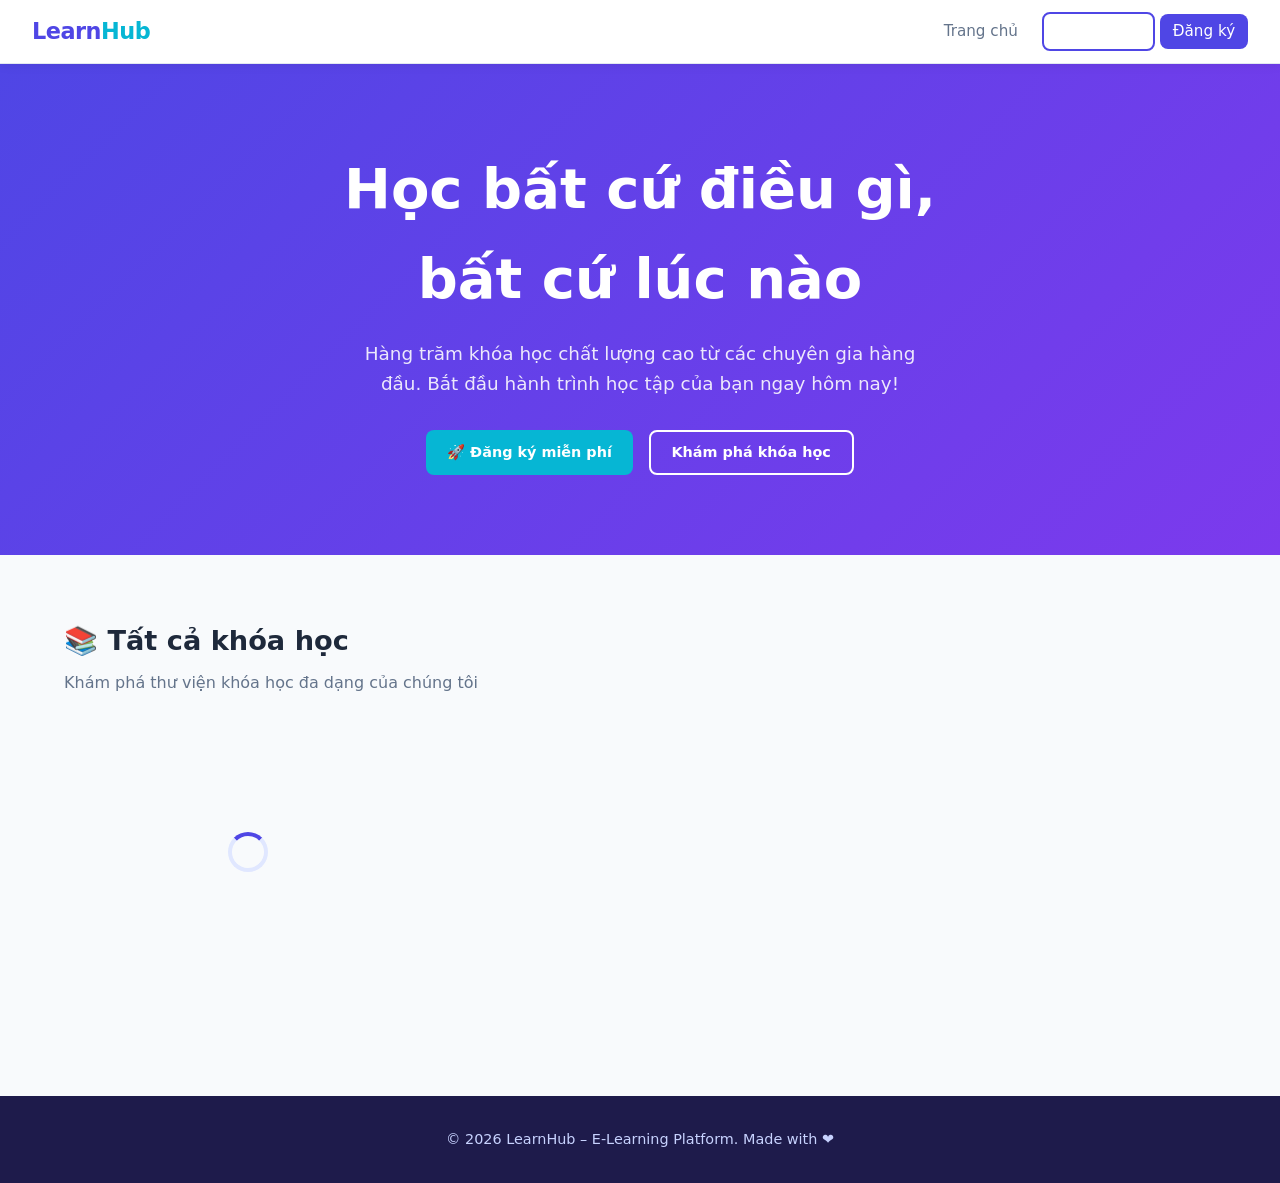
==== src/main/resources/static/index.html @ a8462cac "second commit" ====
<!DOCTYPE html>
<html lang="vi">
<head>
    <meta charset="UTF-8">
    <meta name="viewport" content="width=device-width, initial-scale=1.0">
    <meta name="description" content="LearnHub – Nền tảng học trực tuyến hàng đầu với hàng trăm khóa học chất lượng cao">
    <title>LearnHub – Học trực tuyến</title>
    <link rel="stylesheet" href="css/style.css">
</head>
<body>

<!-- Navbar -->
<nav class="navbar">
    <a class="logo" href="index.html">Learn<span>Hub</span></a>
    <div class="nav-links">
        <a href="index.html" class="hide-mobile">Trang chủ</a>
        <div id="navAuth"></div>
    </div>
</nav>

<!-- Hero -->
<section class="hero">
    <h1>Học bất cứ điều gì,<br>bất cứ lúc nào</h1>
    <p>Hàng trăm khóa học chất lượng cao từ các chuyên gia hàng đầu. Bắt đầu hành trình học tập của bạn ngay hôm nay!</p>
    <div class="hero-actions">
        <a href="register.html" class="btn btn-secondary">🚀 Đăng ký miễn phí</a>
        <a href="#courses" class="btn btn-outline" style="color:#fff;border-color:#fff">Khám phá khóa học</a>
    </div>
</section>

<!-- Course List -->
<div class="container">
    <!-- All Courses -->
    <section class="section" id="courses">
        <h2 class="section-title">📚 Tất cả khóa học</h2>
        <p class="section-subtitle">Khám phá thư viện khóa học đa dạng của chúng tôi</p>
        <div class="courses-grid" id="courseGrid">
            <!-- Loaded by main.js -->
        </div>
    </section>

    <!-- My Courses (if logged in) -->
    <section class="section" id="myCoursesSection" style="display:none">
        <h2 class="section-title">🎯 Khóa học của tôi</h2>
        <p class="section-subtitle">Các khóa học bạn đã được cấp quyền truy cập</p>
        <div class="courses-grid" id="myCoursesGrid"></div>
    </section>
</div>

<!-- Footer -->
<footer class="footer">
    <p>© 2026 LearnHub – E-Learning Platform. Made with ❤️</p>
</footer>

<script src="js/api.js"></script>
<script src="js/main.js"></script>
<script>
// Show "My Courses" section if logged in
document.addEventListener('DOMContentLoaded', () => {
    if (isLoggedIn()) {
        document.getElementById('myCoursesSection').style.display = 'block';
    }
});
</script>
</body>
</html>
---- src/main/resources/static/css/style.css ----
/* ============================================
   E-Learning Platform - Global Stylesheet
   ============================================ */

/* --- Reset & Base --- */
*, *::before, *::after { box-sizing: border-box; margin: 0; padding: 0; }

:root {
    --primary: #4f46e5;
    --primary-dark: #3730a3;
    --secondary: #06b6d4;
    --accent: #f59e0b;
    --bg: #f8fafc;
    --bg-card: #ffffff;
    --text: #1e293b;
    --text-muted: #64748b;
    --border: #e2e8f0;
    --danger: #ef4444;
    --success: #22c55e;
    --radius: 12px;
    --shadow: 0 4px 20px rgba(0,0,0,0.08);
    --shadow-hover: 0 8px 30px rgba(79,70,229,0.18);
    --nav-height: 64px;
}

body {
    font-family: 'Segoe UI', system-ui, -apple-system, sans-serif;
    background: var(--bg);
    color: var(--text);
    line-height: 1.6;
}

a { text-decoration: none; color: inherit; }
img { max-width: 100%; }
ul { list-style: none; }

/* --- Navbar --- */
.navbar {
    position: sticky; top: 0; z-index: 100;
    height: var(--nav-height);
    background: #fff;
    border-bottom: 1px solid var(--border);
    display: flex; align-items: center;
    padding: 0 2rem;
    gap: 2rem;
    box-shadow: 0 2px 10px rgba(0,0,0,0.06);
}

.navbar .logo {
    font-size: 1.4rem; font-weight: 800;
    color: var(--primary);
    letter-spacing: -0.5px;
}

.navbar .logo span { color: var(--secondary); }

.nav-links {
    display: flex; gap: 1.5rem; align-items: center;
    margin-left: auto;
}

.nav-links a {
    font-weight: 500; font-size: 0.95rem;
    color: var(--text-muted);
    transition: color 0.2s;
}
.nav-links a:hover { color: var(--primary); }

.nav-links .btn { color: #fff; }

/* --- Buttons --- */
.btn {
    display: inline-flex; align-items: center; gap: 0.4rem;
    padding: 0.55rem 1.3rem;
    border: none; border-radius: 8px;
    font-size: 0.9rem; font-weight: 600;
    cursor: pointer; transition: all 0.2s;
}
.btn-primary { background: var(--primary); color: #fff; }
.btn-primary:hover { background: var(--primary-dark); transform: translateY(-1px); box-shadow: var(--shadow-hover); }
.btn-secondary { background: var(--secondary); color: #fff; }
.btn-secondary:hover { opacity: 0.9; }
.btn-danger { background: var(--danger); color: #fff; }
.btn-danger:hover { opacity: 0.9; }
.btn-outline { background: transparent; border: 2px solid var(--primary); color: var(--primary); }
.btn-outline:hover { background: var(--primary); color: #fff; }
.btn-sm { padding: 0.35rem 0.8rem; font-size: 0.82rem; }
.btn-block { width: 100%; justify-content: center; }

/* --- Container --- */
.container { max-width: 1200px; margin: 0 auto; padding: 0 1.5rem; }

/* --- Hero Section --- */
.hero {
    background: linear-gradient(135deg, var(--primary) 0%, #7c3aed 100%);
    color: #fff; padding: 5rem 2rem;
    text-align: center;
}
.hero h1 { font-size: clamp(2rem, 5vw, 3.5rem); font-weight: 800; margin-bottom: 1rem; }
.hero p { font-size: 1.15rem; opacity: 0.88; max-width: 560px; margin: 0 auto 2rem; }
.hero-actions { display: flex; gap: 1rem; justify-content: center; flex-wrap: wrap; }

/* --- Section --- */
.section { padding: 4rem 0; }
.section-title {
    font-size: 1.7rem; font-weight: 700; margin-bottom: 0.5rem;
}
.section-subtitle { color: var(--text-muted); margin-bottom: 2.5rem; }

/* --- Course Grid --- */
.courses-grid {
    display: grid;
    grid-template-columns: repeat(auto-fill, minmax(280px, 1fr));
    gap: 1.5rem;
}

/* --- Course Card --- */
.course-card {
    background: var(--bg-card);
    border-radius: var(--radius);
    overflow: hidden;
    box-shadow: var(--shadow);
    transition: transform 0.25s, box-shadow 0.25s;
    cursor: pointer;
}
.course-card:hover { transform: translateY(-4px); box-shadow: var(--shadow-hover); }

.course-card .card-thumb {
    width: 100%; height: 175px; object-fit: cover;
    background: linear-gradient(135deg, #c7d2fe, #e0e7ff);
    display: flex; align-items: center; justify-content: center;
    font-size: 3.5rem;
}

.course-card .card-body { padding: 1.2rem; }
.course-card .card-category {
    font-size: 0.75rem; font-weight: 600; text-transform: uppercase;
    color: var(--secondary); margin-bottom: 0.5rem;
}
.course-card .card-title {
    font-size: 1.05rem; font-weight: 700; margin-bottom: 0.5rem;
    display: -webkit-box; -webkit-line-clamp: 2; -webkit-box-orient: vertical; overflow: hidden;
}
.course-card .card-desc {
    font-size: 0.85rem; color: var(--text-muted); margin-bottom: 0.8rem;
    display: -webkit-box; -webkit-line-clamp: 2; -webkit-box-orient: vertical; overflow: hidden;
}
.course-card .card-meta {
    display: flex; gap: 1rem; font-size: 0.8rem; color: var(--text-muted);
    margin-bottom: 0.9rem;
}
.course-card .card-meta span { display: flex; align-items: center; gap: 0.3rem; }
.course-card .card-footer {
    border-top: 1px solid var(--border); padding: 0.8rem 1.2rem;
    display: flex; align-items: center; justify-content: space-between;
}
.course-card .price { font-size: 1.1rem; font-weight: 700; color: var(--primary); }
.course-card .old-price { font-size: 0.85rem; color: var(--text-muted); text-decoration: line-through; margin-left: 0.5rem; }

/* --- Auth Pages (Login / Register) --- */
.auth-page {
    min-height: 100vh; display: flex;
    align-items: center; justify-content: center;
    background: linear-gradient(135deg, #ede9fe 0%, #e0f2fe 100%);
    padding: 2rem;
}
.auth-card {
    background: #fff; border-radius: var(--radius);
    box-shadow: var(--shadow); padding: 2.5rem;
    width: 100%; max-width: 440px;
}
.auth-card h2 { font-size: 1.6rem; font-weight: 800; margin-bottom: 0.3rem; }
.auth-card .subtitle { color: var(--text-muted); margin-bottom: 1.8rem; font-size: 0.9rem; }
.auth-card .logo-area { text-align: center; margin-bottom: 1.5rem; font-size: 1.5rem; font-weight: 800; color: var(--primary); }

/* --- Form --- */
.form-group { margin-bottom: 1.2rem; }
.form-group label { display: block; font-size: 0.88rem; font-weight: 600; margin-bottom: 0.4rem; }
.form-group input, .form-group select, .form-group textarea {
    width: 100%; padding: 0.7rem 1rem;
    border: 1.5px solid var(--border);
    border-radius: 8px; font-size: 0.95rem;
    transition: border-color 0.2s, box-shadow 0.2s;
    outline: none;
}
.form-group input:focus, .form-group select:focus, .form-group textarea:focus {
    border-color: var(--primary);
    box-shadow: 0 0 0 3px rgba(79,70,229,0.12);
}
.form-group textarea { resize: vertical; min-height: 90px; }
.form-row { display: grid; grid-template-columns: 1fr 1fr; gap: 1rem; }
.error-msg { color: var(--danger); font-size: 0.82rem; margin-top: 0.3rem; }
.alert { padding: 0.8rem 1rem; border-radius: 8px; font-size: 0.88rem; margin-bottom: 1rem; }
.alert-error { background: #fef2f2; color: var(--danger); border: 1px solid #fecaca; }
.alert-success { background: #f0fdf4; color: #166534; border: 1px solid #bbf7d0; }

/* --- Course Detail Page --- */
.course-detail-layout { display: grid; grid-template-columns: 1fr 340px; gap: 2rem; padding: 2rem 0; }

.course-info .course-title { font-size: 2rem; font-weight: 800; margin-bottom: 0.8rem; }
.course-info .course-desc { color: var(--text-muted); margin-bottom: 1.5rem; }
.course-tags { display: flex; flex-wrap: wrap; gap: 0.5rem; margin-bottom: 1.5rem; }
.course-tags .tag {
    background: var(--bg); border: 1px solid var(--border);
    border-radius: 20px; padding: 0.25rem 0.8rem;
    font-size: 0.8rem; font-weight: 600; color: var(--text-muted);
}

.course-card-sidebar {
    background: #fff; border-radius: var(--radius);
    box-shadow: var(--shadow); padding: 1.8rem;
    height: fit-content; position: sticky; top: calc(var(--nav-height) + 1rem);
}
.course-card-sidebar .thumb {
    width: 100%; height: 200px; object-fit: cover;
    border-radius: 8px; margin-bottom: 1.2rem;
    background: linear-gradient(135deg, #c7d2fe, #e0e7ff);
    display: flex; align-items: center; justify-content: center;
    font-size: 4rem;
}
.price-block { margin-bottom: 1.2rem; }
.price-block .current { font-size: 1.8rem; font-weight: 800; color: var(--primary); }
.price-block .original { font-size: 1rem; color: var(--text-muted); text-decoration: line-through; margin-left: 0.5rem; }
.course-stats { display: grid; grid-template-columns: 1fr 1fr; gap: 0.8rem; margin-bottom: 1.5rem; }
.stat-item { background: var(--bg); border-radius: 8px; padding: 0.7rem; text-align: center; }
.stat-item .stat-value { font-size: 1.1rem; font-weight: 700; color: var(--primary); }
.stat-item .stat-label { font-size: 0.75rem; color: var(--text-muted); }

/* --- Curriculum --- */
.curriculum { margin-top: 2rem; }
.part-header {
    background: var(--bg); border-radius: 8px;
    padding: 0.9rem 1.2rem; font-weight: 700;
    cursor: pointer; margin-bottom: 0.5rem;
    display: flex; justify-content: space-between; align-items: center;
    transition: background 0.2s;
}
.part-header:hover { background: #e0e7ff; }
.lesson-list { border: 1px solid var(--border); border-radius: 8px; overflow: hidden; margin-bottom: 1rem; }
.lesson-item {
    padding: 0.8rem 1.2rem; display: flex; align-items: center; gap: 0.8rem;
    border-bottom: 1px solid var(--border); cursor: pointer;
    transition: background 0.2s; font-size: 0.9rem;
}
.lesson-item:last-child { border-bottom: none; }
.lesson-item:hover { background: #f8f9ff; }
.lesson-item.active { background: #eef2ff; color: var(--primary); font-weight: 600; }
.lesson-icon { width: 28px; height: 28px; border-radius: 50%; background: #e0e7ff; color: var(--primary); display: flex; align-items: center; justify-content: center; font-size: 0.75rem; flex-shrink: 0; }
.lesson-len { margin-left: auto; color: var(--text-muted); font-size: 0.8rem; }

/* --- Video/Content Player --- */
.lesson-player {
    background: #0f0f23; border-radius: var(--radius);
    min-height: 380px; display: flex; align-items: center; justify-content: center;
    color: #fff; font-size: 1.1rem; text-align: center; padding: 2rem;
    margin-bottom: 1.5rem; position: relative;
}
.lesson-player iframe { width: 100%; height: 380px; border: none; border-radius: var(--radius); }
.lesson-player .placeholder { opacity: 0.6; }

/* --- Comments --- */
.comments-section { margin-top: 2.5rem; }
.comments-section h3 { font-size: 1.2rem; font-weight: 700; margin-bottom: 1rem; }
.comment-form { display: flex; gap: 0.8rem; margin-bottom: 1.5rem; }
.comment-form input {
    flex: 1; padding: 0.7rem 1rem; border: 1.5px solid var(--border);
    border-radius: 8px; font-size: 0.9rem; outline: none;
}
.comment-form input:focus { border-color: var(--primary); }
.comment-item {
    display: flex; gap: 0.9rem; padding: 0.9rem 0;
    border-bottom: 1px solid var(--border);
}
.comment-avatar {
    width: 38px; height: 38px; border-radius: 50%;
    background: linear-gradient(135deg, var(--primary), var(--secondary));
    color: #fff; font-weight: 700; display: flex; align-items: center;
    justify-content: center; flex-shrink: 0;
}
.comment-body .name { font-weight: 700; font-size: 0.9rem; margin-bottom: 0.3rem; }
.comment-body .text { font-size: 0.9rem; color: var(--text); }
.comment-body .time { font-size: 0.75rem; color: var(--text-muted); margin-top: 0.3rem; }

/* --- Admin Panel --- */
.admin-layout { display: grid; grid-template-columns: 220px 1fr; min-height: calc(100vh - var(--nav-height)); }
.admin-sidebar {
    background: #1e1b4b; color: #c7d2fe;
    padding: 1.5rem 0;
}
.admin-sidebar .sidebar-logo { padding: 0 1.5rem 1.5rem; font-size: 1.2rem; font-weight: 800; color: #fff; border-bottom: 1px solid rgba(255,255,255,0.1); margin-bottom: 1rem; }
.sidebar-nav a {
    display: flex; align-items: center; gap: 0.7rem;
    padding: 0.8rem 1.5rem; font-size: 0.9rem; font-weight: 500;
    color: #c7d2fe; transition: all 0.2s; cursor: pointer;
}
.sidebar-nav a:hover, .sidebar-nav a.active {
    background: rgba(255,255,255,0.1); color: #fff;
    border-right: 3px solid var(--secondary);
}
.admin-main { padding: 2rem; background: var(--bg); overflow-y: auto; }
.admin-section { display: none; }
.admin-section.active { display: block; }
.admin-header { display: flex; justify-content: space-between; align-items: center; margin-bottom: 1.5rem; }
.admin-header h2 { font-size: 1.4rem; font-weight: 700; }

/* --- Table --- */
.table-wrap { overflow-x: auto; border-radius: var(--radius); box-shadow: var(--shadow); }
table { width: 100%; border-collapse: collapse; background: #fff; }
table th {
    padding: 0.9rem 1rem; text-align: left; font-size: 0.82rem;
    font-weight: 700; text-transform: uppercase; color: var(--text-muted);
    background: var(--bg); border-bottom: 1px solid var(--border);
}
table td { padding: 0.9rem 1rem; font-size: 0.9rem; border-bottom: 1px solid var(--border); vertical-align: middle; }
table tr:last-child td { border-bottom: none; }
table tr:hover td { background: #f8f9ff; }
.badge {
    display: inline-block; padding: 0.2rem 0.7rem; border-radius: 20px;
    font-size: 0.75rem; font-weight: 700;
}
.badge-active { background: #dcfce7; color: #166534; }
.badge-inactive { background: #fef3c7; color: #92400e; }

/* --- Modal --- */
.modal-overlay {
    position: fixed; inset: 0; background: rgba(0,0,0,0.5);
    backdrop-filter: blur(2px); z-index: 1000;
    display: flex; align-items: center; justify-content: center;
    opacity: 0; pointer-events: none; transition: opacity 0.2s;
}
.modal-overlay.open { opacity: 1; pointer-events: all; }
.modal {
    background: #fff; border-radius: var(--radius);
    padding: 2rem; width: 100%; max-width: 540px;
    max-height: 90vh; overflow-y: auto;
    transform: scale(0.95); transition: transform 0.2s;
    box-shadow: 0 25px 60px rgba(0,0,0,0.2);
}
.modal-overlay.open .modal { transform: scale(1); }
.modal-header { display: flex; justify-content: space-between; align-items: center; margin-bottom: 1.5rem; }
.modal-header h3 { font-size: 1.2rem; font-weight: 700; }
.modal-close { background: none; border: none; font-size: 1.4rem; cursor: pointer; color: var(--text-muted); }

/* --- Loading Spinner --- */
.spinner {
    width: 40px; height: 40px; border: 4px solid #e0e7ff;
    border-top-color: var(--primary); border-radius: 50%;
    animation: spin 0.7s linear infinite; margin: 3rem auto;
}
@keyframes spin { to { transform: rotate(360deg); } }

.loading-wrap { text-align: center; padding: 3rem; }

/* --- Responsive --- */
@media (max-width: 900px) {
    .course-detail-layout { grid-template-columns: 1fr; }
    .course-card-sidebar { position: static; }
    .admin-layout { grid-template-columns: 1fr; }
    .admin-sidebar { display: none; }
}
@media (max-width: 600px) {
    .navbar { padding: 0 1rem; }
    .hero { padding: 3rem 1rem; }
    .nav-links .hide-mobile { display: none; }
    .form-row { grid-template-columns: 1fr; }
}

/* --- Tabs --- */
.tabs { display: flex; gap: 0.3rem; border-bottom: 2px solid var(--border); margin-bottom: 2rem; }
.tab-btn {
    padding: 0.7rem 1.5rem; background: none; border: none;
    font-size: 0.95rem; font-weight: 600; color: var(--text-muted);
    cursor: pointer; border-bottom: 2px solid transparent; margin-bottom: -2px;
    transition: all 0.2s;
}
.tab-btn:hover { color: var(--primary); }
.tab-btn.active { color: var(--primary); border-bottom-color: var(--primary); }
.tab-content { display: none; }
.tab-content.active { display: block; }

/* --- Footer --- */
.footer { background: #1e1b4b; color: #c7d2fe; text-align: center; padding: 2rem; margin-top: 4rem; font-size: 0.9rem; }
.footer a { color: var(--secondary); }
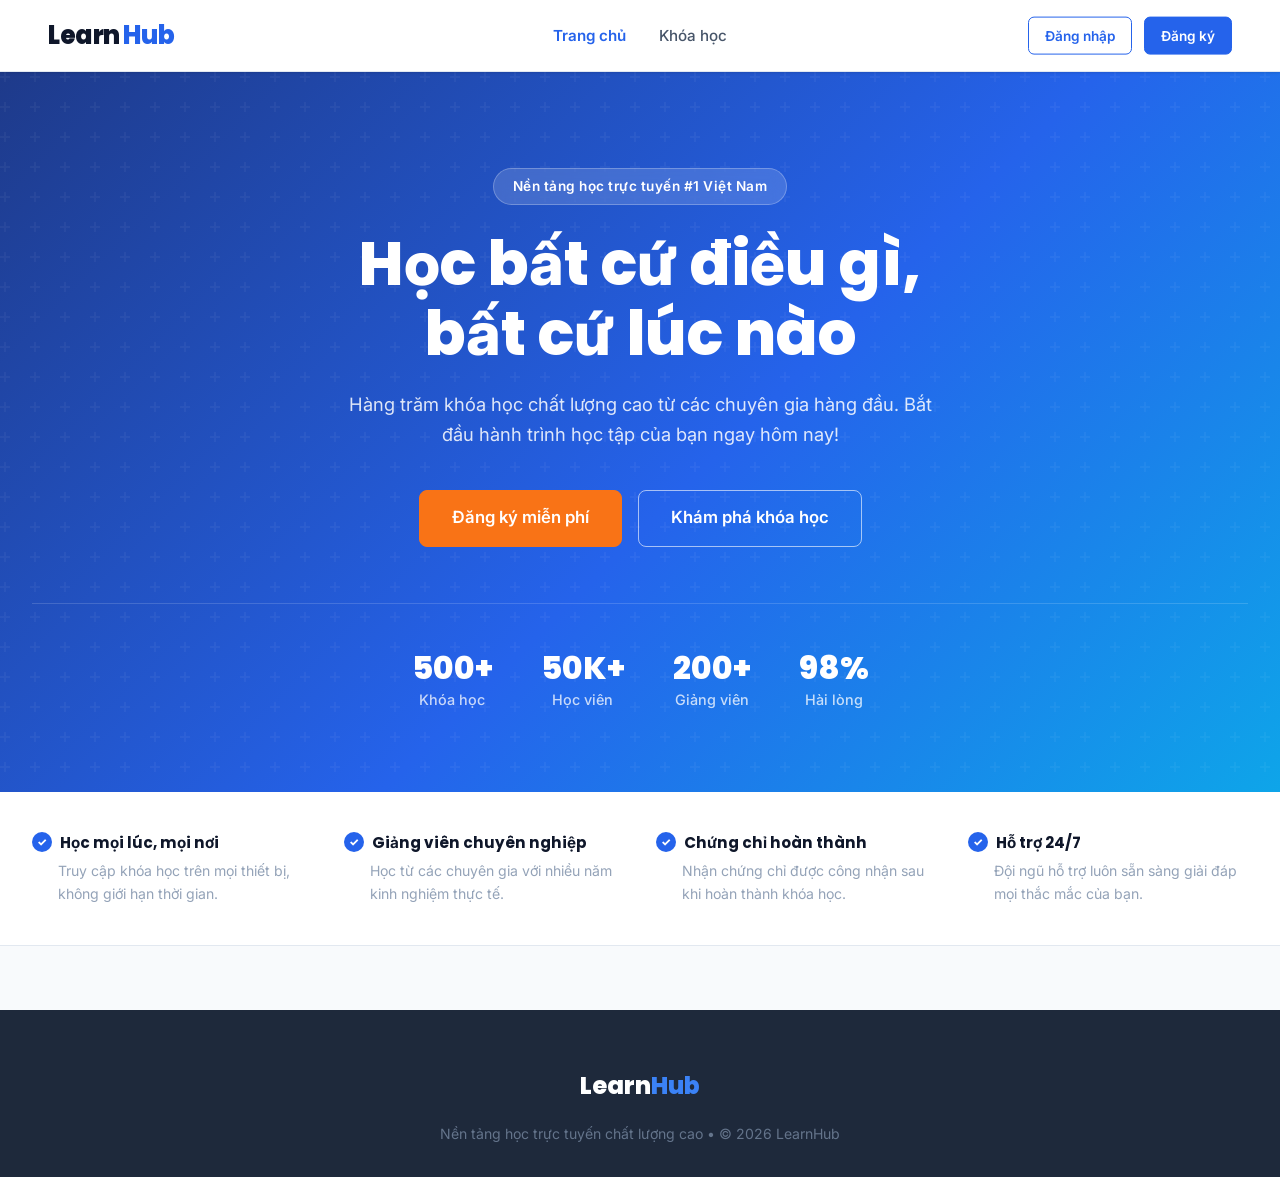
==== commit d87fb759: "done frontend" ====
--- a/src/main/resources/static/index.html
+++ b/src/main/resources/static/index.html
@@ -4,7 +4,7 @@
     <meta charset="UTF-8">
     <meta name="viewport" content="width=device-width, initial-scale=1.0">
     <meta name="description" content="LearnHub – Nền tảng học trực tuyến hàng đầu với hàng trăm khóa học chất lượng cao">
-    <title>LearnHub – Học trực tuyến</title>
+    <title>LearnHub – Học trực tuyến chất lượng cao</title>
     <link rel="stylesheet" href="css/style.css">
 </head>
 <body>
@@ -13,54 +13,78 @@
 <nav class="navbar">
     <a class="logo" href="index.html">Learn<span>Hub</span></a>
     <div class="nav-links">
-        <a href="index.html" class="hide-mobile">Trang chủ</a>
-        <div id="navAuth"></div>
-    </div>
+        <a href="index.html" class="hide-mobile" style="font-weight:600;color:var(--primary)">Trang chủ</a>
+        <a href="courses.html" class="hide-mobile">Khóa học</a>
+        </div>
+    <div id="navAuth"></div>
 </nav>
 
 <!-- Hero -->
 <section class="hero">
+    <div class="hero-badge">Nền tảng học trực tuyến #1 Việt Nam</div>
     <h1>Học bất cứ điều gì,<br>bất cứ lúc nào</h1>
     <p>Hàng trăm khóa học chất lượng cao từ các chuyên gia hàng đầu. Bắt đầu hành trình học tập của bạn ngay hôm nay!</p>
     <div class="hero-actions">
-        <a href="register.html" class="btn btn-secondary">🚀 Đăng ký miễn phí</a>
-        <a href="#courses" class="btn btn-outline" style="color:#fff;border-color:#fff">Khám phá khóa học</a>
+        <a href="register.html" class="btn btn-secondary btn-lg">Đăng ký miễn phí</a>
+        <a href="courses.html" class="btn btn-outline btn-lg">Khám phá khóa học</a>
+    </div>
+    <div class="hero-stats">
+        <div class="stat">
+            <div class="stat-num">500+</div>
+            <div class="stat-lbl">Khóa học</div>
+        </div>
+        <div class="stat">
+            <div class="stat-num">50K+</div>
+            <div class="stat-lbl">Học viên</div>
+        </div>
+        <div class="stat">
+            <div class="stat-num">200+</div>
+            <div class="stat-lbl">Giảng viên</div>
+        </div>
+        <div class="stat">
+            <div class="stat-num">98%</div>
+            <div class="stat-lbl">Hài lòng</div>
+        </div>
     </div>
 </section>
 
-<!-- Course List -->
-<div class="container">
-    <!-- All Courses -->
-    <section class="section" id="courses">
-        <h2 class="section-title">📚 Tất cả khóa học</h2>
-        <p class="section-subtitle">Khám phá thư viện khóa học đa dạng của chúng tôi</p>
-        <div class="courses-grid" id="courseGrid">
-            <!-- Loaded by main.js -->
+<!-- Features Strip -->
+<div class="features-strip">
+    <div class="container">
+        <div class="features-grid">
+            <div class="feature-item">
+                <h4>Học mọi lúc, mọi nơi</h4>
+                <p>Truy cập khóa học trên mọi thiết bị, không giới hạn thời gian.</p>
+            </div>
+            <div class="feature-item">
+                <h4>Giảng viên chuyên nghiệp</h4>
+                <p>Học từ các chuyên gia với nhiều năm kinh nghiệm thực tế.</p>
+            </div>
+            <div class="feature-item">
+                <h4>Chứng chỉ hoàn thành</h4>
+                <p>Nhận chứng chỉ được công nhận sau khi hoàn thành khóa học.</p>
+            </div>
+            <div class="feature-item">
+                <h4>Hỗ trợ 24/7</h4>
+                <p>Đội ngũ hỗ trợ luôn sẵn sàng giải đáp mọi thắc mắc của bạn.</p>
+            </div>
         </div>
-    </section>
+    </div>
+</div>
 
-    <!-- My Courses (if logged in) -->
-    <section class="section" id="myCoursesSection" style="display:none">
-        <h2 class="section-title">🎯 Khóa học của tôi</h2>
-        <p class="section-subtitle">Các khóa học bạn đã được cấp quyền truy cập</p>
-        <div class="courses-grid" id="myCoursesGrid"></div>
-    </section>
-</div>
+<!-- Removed sections relocated to courses.html, my-courses.html, history.html -->
 
 <!-- Footer -->
 <footer class="footer">
-    <p>© 2026 LearnHub – E-Learning Platform. Made with ❤️</p>
+    <div class="footer-brand">Learn<span>Hub</span></div>
+    <p>Nền tảng học trực tuyến chất lượng cao &bull; &copy; 2026 LearnHub</p>
 </footer>
 
 <script src="js/api.js"></script>
 <script src="js/main.js"></script>
 <script>
-// Show "My Courses" section if logged in
-document.addEventListener('DOMContentLoaded', () => {
-    if (isLoggedIn()) {
-        document.getElementById('myCoursesSection').style.display = 'block';
-    }
-});
+// Logic loaded via main.js
 </script>
 </body>
 </html>
+
--- a/src/main/resources/static/css/style.css
+++ b/src/main/resources/static/css/style.css
@@ -1,383 +1,1575 @@
-/* ============================================
-   E-Learning Platform - Global Stylesheet
+@import url('https://fonts.googleapis.com/css2?family=Inter:wght@300;400;500;600;700;800&family=Poppins:wght@600;700;800&display=swap');
+
+/* ============================================
+   LearnHub – Light Commercial E-Learning Theme
    ============================================ */
 
 /* --- Reset & Base --- */
-*, *::before, *::after { box-sizing: border-box; margin: 0; padding: 0; }
+*,
+*::before,
+*::after {
+    box-sizing: border-box;
+    margin: 0;
+    padding: 0;
+}
 
 :root {
-    --primary: #4f46e5;
-    --primary-dark: #3730a3;
-    --secondary: #06b6d4;
-    --accent: #f59e0b;
-    --bg: #f8fafc;
-    --bg-card: #ffffff;
-    --text: #1e293b;
-    --text-muted: #64748b;
-    --border: #e2e8f0;
-    --danger: #ef4444;
-    --success: #22c55e;
-    --radius: 12px;
-    --shadow: 0 4px 20px rgba(0,0,0,0.08);
-    --shadow-hover: 0 8px 30px rgba(79,70,229,0.18);
-    --nav-height: 64px;
-}
+    /* Brand */
+    --primary:        #2563eb;   /* Blue 600 */
+    --primary-dark:   #1d4ed8;   /* Blue 700 */
+    --primary-light:  #3b82f6;   /* Blue 500 */
+    --primary-pale:   #eff6ff;   /* Blue 50  */
+    --accent:         #f97316;   /* Orange 500 */
+    --accent-pale:    #fff7ed;
+
+    /* Surface */
+    --bg:             #f8fafc;   /* Slate 50  */
+    --bg-card:        #ffffff;
+    --bg-alt:         #f1f5f9;   /* Slate 100 */
+
+    /* Text */
+    --text:           #0f172a;   /* Slate 900 */
+    --text-secondary: #475569;   /* Slate 600 */
+    --text-muted:     #94a3b8;   /* Slate 400 */
+
+    /* Borders */
+    --border:         #e2e8f0;   /* Slate 200 */
+    --border-focus:   #2563eb;
+
+    /* Status */
+    --success:        #16a34a;
+    --success-pale:   #f0fdf4;
+    --danger:         #dc2626;
+    --danger-pale:    #fef2f2;
+    --warning:        #d97706;
+    --warning-pale:   #fffbeb;
+
+    --radius:         12px;
+    --radius-lg:      20px;
+    --shadow-sm:      0 1px 3px rgba(0,0,0,0.08), 0 1px 2px rgba(0,0,0,0.05);
+    --shadow:         0 4px 12px rgba(0,0,0,0.08), 0 2px 6px rgba(0,0,0,0.04);
+    --shadow-lg:      0 12px 32px rgba(0,0,0,0.12);
+    --nav-height:     72px;
+}
+
+html { scroll-behavior: smooth; }
 
 body {
-    font-family: 'Segoe UI', system-ui, -apple-system, sans-serif;
+    font-family: 'Inter', -apple-system, BlinkMacSystemFont, sans-serif;
     background: var(--bg);
     color: var(--text);
-    line-height: 1.6;
-}
-
-a { text-decoration: none; color: inherit; }
-img { max-width: 100%; }
-ul { list-style: none; }
-
-/* --- Navbar --- */
+    line-height: 1.65;
+    overflow-x: hidden;
+    -webkit-font-smoothing: antialiased;
+}
+
+h1, h2, h3, h4, h5, h6 {
+    font-family: 'Poppins', 'Inter', sans-serif;
+    line-height: 1.25;
+    color: var(--text);
+}
+
+a {
+    text-decoration: none;
+    color: inherit;
+    transition: color 0.2s ease;
+}
+
+img { max-width: 100%; border-radius: var(--radius); }
+ul  { list-style: none; }
+
+/* ============================================
+   NAVBAR
+   ============================================ */
 .navbar {
-    position: sticky; top: 0; z-index: 100;
+    position: sticky;
+    top: 0;
+    z-index: 1000;
     height: var(--nav-height);
+    background: #ffffff;
+    border-bottom: 1px solid var(--border);
+    box-shadow: var(--shadow-sm);
+    display: flex;
+    align-items: center;
+    padding: 0 3rem;
+    gap: 2rem;
+}
+
+.navbar .logo {
+    font-family: 'Poppins', sans-serif;
+    font-size: 1.6rem;
+    font-weight: 800;
+    color: var(--text);
+    letter-spacing: -0.5px;
+    display: flex;
+    align-items: center;
+    gap: 0.2rem;
+}
+
+.navbar .logo span {
+    color: var(--primary);
+}
+
+.nav-links {
+    display: flex;
+    gap: 0.5rem;
+    align-items: center;
+    position: absolute;
+    left: 50%;
+    transform: translateX(-50%);
+    margin-left: 0;
+}
+
+.nav-links a.hide-mobile {
+    font-weight: 500;
+    font-size: 0.95rem;
+    color: var(--text-secondary);
+    padding: 0.5rem 0.8rem;
+    border-radius: 8px;
+    transition: all 0.2s;
+}
+
+.nav-links a.hide-mobile:hover {
+    color: var(--primary);
+    background: var(--primary-pale);
+}
+
+#navAuth {
+    display: flex;
+    gap: 0.75rem;
+    align-items: center;
+    position: absolute;
+    right: 3rem;
+    top: 50%;
+    transform: translateY(-50%);
+}
+
+@media (max-width: 768px) {
+    #navAuth {
+        right: 1.25rem;
+    }
+}
+
+/* ============================================
+   BUTTONS
+   ============================================ */
+.btn {
+    display: inline-flex;
+    align-items: center;
+    justify-content: center;
+    gap: 0.5rem;
+    padding: 0.65rem 1.4rem;
+    border: 1.5px solid transparent;
+    border-radius: 8px;
+    font-size: 0.95rem;
+    font-weight: 600;
+    cursor: pointer;
+    font-family: 'Inter', sans-serif;
+    transition: all 0.2s ease;
+    white-space: nowrap;
+}
+
+.btn:active { transform: scale(0.97); }
+
+/* Primary */
+.btn-primary {
+    background: var(--primary);
+    color: #fff;
+    border-color: var(--primary);
+}
+.btn-primary:hover {
+    background: var(--primary-dark);
+    border-color: var(--primary-dark);
+    box-shadow: 0 4px 12px rgba(37,99,235,0.35);
+}
+
+/* Secondary (accent orange) */
+.btn-secondary {
+    background: var(--accent);
+    color: #fff;
+    border-color: var(--accent);
+}
+.btn-secondary:hover {
+    background: #ea6c00;
+    border-color: #ea6c00;
+    box-shadow: 0 4px 12px rgba(249,115,22,0.35);
+}
+
+/* Outline */
+.btn-outline {
+    background: transparent;
+    border-color: var(--primary);
+    color: var(--primary);
+}
+.btn-outline:hover {
+    background: var(--primary-pale);
+}
+
+/* Outline neutral */
+.btn-outline-neutral {
+    background: transparent;
+    border-color: var(--border);
+    color: var(--text-secondary);
+}
+.btn-outline-neutral:hover {
+    background: var(--bg-alt);
+    border-color: #cbd5e1;
+    color: var(--text);
+}
+
+/* Danger */
+.btn-danger {
+    background: var(--danger);
+    color: #fff;
+    border-color: var(--danger);
+}
+.btn-danger:hover {
+    background: #b91c1c;
+    box-shadow: 0 4px 12px rgba(220,38,38,0.3);
+}
+
+/* Sizes */
+.btn-sm  { padding: 0.45rem 1rem; font-size: 0.85rem; border-radius: 6px; }
+.btn-lg  { padding: 0.85rem 2rem; font-size: 1.05rem; }
+.btn-block { width: 100%; }
+
+/* ============================================
+   CONTAINER
+   ============================================ */
+.container {
+    max-width: 1280px;
+    margin: 0 auto;
+    padding: 0 2rem;
+}
+
+/* ============================================
+   HERO
+   ============================================ */
+.hero {
+    background: linear-gradient(135deg, #1e3a8a 0%, #2563eb 55%, #0ea5e9 100%);
+    padding: 6rem 2rem 5rem;
+    text-align: center;
+    position: relative;
+    overflow: hidden;
+}
+
+.hero::before {
+    content: '';
+    position: absolute;
+    inset: 0;
+    background: url("data:image/svg+xml,%3Csvg width='60' height='60' viewBox='0 0 60 60' xmlns='http://www.w3.org/2000/svg'%3E%3Cg fill='none' fill-rule='evenodd'%3E%3Cg fill='%23ffffff' fill-opacity='0.04'%3E%3Cpath d='M36 34v-4h-2v4h-4v2h4v4h2v-4h4v-2h-4zm0-30V0h-2v4h-4v2h4v4h2V6h4V4h-4zM6 34v-4H4v4H0v2h4v4h2v-4h4v-2H6zM6 4V0H4v4H0v2h4v4h2V6h4V4H6z'/%3E%3C/g%3E%3C/g%3E%3C/svg%3E");
+}
+
+.hero > * { position: relative; z-index: 1; }
+
+.hero-badge {
+    display: inline-block;
+    background: rgba(255,255,255,0.15);
+    backdrop-filter: blur(8px);
+    border: 1px solid rgba(255,255,255,0.25);
+    color: #fff;
+    padding: 0.4rem 1.2rem;
+    border-radius: 999px;
+    font-size: 0.85rem;
+    font-weight: 600;
+    letter-spacing: 0.5px;
+    margin-bottom: 1.5rem;
+}
+
+.hero h1 {
+    font-size: clamp(2.2rem, 5vw, 3.8rem);
+    font-weight: 800;
+    color: #fff;
+    margin-bottom: 1.25rem;
+    line-height: 1.15;
+}
+
+.hero p {
+    font-size: 1.15rem;
+    color: rgba(255,255,255,0.85);
+    max-width: 600px;
+    margin: 0 auto 2.5rem;
+    font-weight: 400;
+}
+
+.hero-actions {
+    display: flex;
+    gap: 1rem;
+    justify-content: center;
+    flex-wrap: wrap;
+}
+
+/* Hero buttons override */
+.hero .btn-outline {
+    border-color: rgba(255,255,255,0.6);
+    color: #fff;
+}
+.hero .btn-outline:hover {
+    background: rgba(255,255,255,0.15);
+    border-color: #fff;
+}
+
+/* Hero Stats */
+.hero-stats {
+    display: flex;
+    justify-content: center;
+    gap: 3rem;
+    margin-top: 3.5rem;
+    padding-top: 3rem;
+    border-top: 1px solid rgba(255,255,255,0.15);
+    flex-wrap: wrap;
+}
+
+.stat { text-align: center; }
+
+.stat-num {
+    font-family: 'Poppins', sans-serif;
+    font-size: 2rem;
+    font-weight: 800;
+    color: #fff;
+    line-height: 1;
+    margin-bottom: 0.3rem;
+}
+
+.stat-lbl {
+    font-size: 0.9rem;
+    color: rgba(255,255,255,0.75);
+    font-weight: 500;
+}
+
+/* ============================================
+   FEATURES STRIP
+   ============================================ */
+.features-strip {
     background: #fff;
     border-bottom: 1px solid var(--border);
-    display: flex; align-items: center;
-    padding: 0 2rem;
+    padding: 2.5rem 0;
+}
+
+.features-grid {
+    display: grid;
+    grid-template-columns: repeat(auto-fit, minmax(220px, 1fr));
     gap: 2rem;
-    box-shadow: 0 2px 10px rgba(0,0,0,0.06);
-}
-
-.navbar .logo {
-    font-size: 1.4rem; font-weight: 800;
-    color: var(--primary);
-    letter-spacing: -0.5px;
-}
-
-.navbar .logo span { color: var(--secondary); }
-
-.nav-links {
-    display: flex; gap: 1.5rem; align-items: center;
-    margin-left: auto;
-}
-
-.nav-links a {
-    font-weight: 500; font-size: 0.95rem;
+}
+
+.feature-item {
+    display: flex;
+    flex-direction: column;
+    gap: 0.4rem;
+}
+
+.feature-item h4 {
+    font-size: 0.95rem;
+    font-weight: 700;
+    color: var(--text);
+    display: flex;
+    align-items: center;
+    gap: 0.5rem;
+}
+
+.feature-item h4::before {
+    content: '✓';
+    width: 20px;
+    height: 20px;
+    background: var(--primary);
+    color: #fff;
+    border-radius: 50%;
+    display: flex;
+    align-items: center;
+    justify-content: center;
+    font-size: 0.7rem;
+    font-weight: 800;
+    flex-shrink: 0;
+}
+
+.feature-item p {
+    font-size: 0.88rem;
     color: var(--text-muted);
-    transition: color 0.2s;
-}
-.nav-links a:hover { color: var(--primary); }
-
-.nav-links .btn { color: #fff; }
-
-/* --- Buttons --- */
-.btn {
-    display: inline-flex; align-items: center; gap: 0.4rem;
-    padding: 0.55rem 1.3rem;
-    border: none; border-radius: 8px;
-    font-size: 0.9rem; font-weight: 600;
-    cursor: pointer; transition: all 0.2s;
-}
-.btn-primary { background: var(--primary); color: #fff; }
-.btn-primary:hover { background: var(--primary-dark); transform: translateY(-1px); box-shadow: var(--shadow-hover); }
-.btn-secondary { background: var(--secondary); color: #fff; }
-.btn-secondary:hover { opacity: 0.9; }
-.btn-danger { background: var(--danger); color: #fff; }
-.btn-danger:hover { opacity: 0.9; }
-.btn-outline { background: transparent; border: 2px solid var(--primary); color: var(--primary); }
-.btn-outline:hover { background: var(--primary); color: #fff; }
-.btn-sm { padding: 0.35rem 0.8rem; font-size: 0.82rem; }
-.btn-block { width: 100%; justify-content: center; }
-
-/* --- Container --- */
-.container { max-width: 1200px; margin: 0 auto; padding: 0 1.5rem; }
-
-/* --- Hero Section --- */
-.hero {
-    background: linear-gradient(135deg, var(--primary) 0%, #7c3aed 100%);
-    color: #fff; padding: 5rem 2rem;
-    text-align: center;
-}
-.hero h1 { font-size: clamp(2rem, 5vw, 3.5rem); font-weight: 800; margin-bottom: 1rem; }
-.hero p { font-size: 1.15rem; opacity: 0.88; max-width: 560px; margin: 0 auto 2rem; }
-.hero-actions { display: flex; gap: 1rem; justify-content: center; flex-wrap: wrap; }
-
-/* --- Section --- */
-.section { padding: 4rem 0; }
+    padding-left: 1.6rem;
+}
+
+/* ============================================
+   SECTION
+   ============================================ */
+.section {
+    padding: 4rem 0;
+}
+
+.section-header {
+    margin-bottom: 2.5rem;
+}
+
 .section-title {
-    font-size: 1.7rem; font-weight: 700; margin-bottom: 0.5rem;
-}
-.section-subtitle { color: var(--text-muted); margin-bottom: 2.5rem; }
-
-/* --- Course Grid --- */
+    font-size: 1.9rem;
+    font-weight: 700;
+    margin-bottom: 0.5rem;
+    color: var(--text);
+}
+
+.section-subtitle {
+    color: var(--text-secondary);
+    font-size: 1rem;
+}
+
+/* ============================================
+   COURSE GRID
+   ============================================ */
 .courses-grid {
     display: grid;
-    grid-template-columns: repeat(auto-fill, minmax(280px, 1fr));
+    grid-template-columns: repeat(auto-fill, minmax(290px, 1fr));
     gap: 1.5rem;
 }
 
-/* --- Course Card --- */
+/* ============================================
+   COURSE CARD
+   ============================================ */
 .course-card {
     background: var(--bg-card);
-    border-radius: var(--radius);
+    border-radius: var(--radius-lg);
+    border: 1px solid var(--border);
     overflow: hidden;
-    box-shadow: var(--shadow);
-    transition: transform 0.25s, box-shadow 0.25s;
+    transition: box-shadow 0.25s ease, transform 0.25s ease;
     cursor: pointer;
-}
-.course-card:hover { transform: translateY(-4px); box-shadow: var(--shadow-hover); }
+    display: flex;
+    flex-direction: column;
+}
+
+.course-card:hover {
+    transform: translateY(-4px);
+    box-shadow: var(--shadow-lg);
+    border-color: #cbd5e1;
+}
 
 .course-card .card-thumb {
-    width: 100%; height: 175px; object-fit: cover;
-    background: linear-gradient(135deg, #c7d2fe, #e0e7ff);
-    display: flex; align-items: center; justify-content: center;
+    width: 100%;
+    height: 185px;
+    background: linear-gradient(135deg, #dbeafe 0%, #bfdbfe 100%);
+    display: flex;
+    align-items: center;
+    justify-content: center;
     font-size: 3.5rem;
-}
-
-.course-card .card-body { padding: 1.2rem; }
+    position: relative;
+    overflow: hidden;
+}
+
+.course-card .card-thumb::after {
+    content: '';
+    position: absolute;
+    inset: 0;
+    background: linear-gradient(to bottom, transparent 60%, rgba(0,0,0,0.06) 100%);
+}
+
+.course-card .card-body {
+    padding: 1.25rem;
+    flex: 1;
+    display: flex;
+    flex-direction: column;
+}
+
 .course-card .card-category {
-    font-size: 0.75rem; font-weight: 600; text-transform: uppercase;
-    color: var(--secondary); margin-bottom: 0.5rem;
-}
+    font-size: 0.75rem;
+    font-weight: 700;
+    text-transform: uppercase;
+    letter-spacing: 0.8px;
+    color: var(--primary);
+    margin-bottom: 0.6rem;
+}
+
 .course-card .card-title {
-    font-size: 1.05rem; font-weight: 700; margin-bottom: 0.5rem;
-    display: -webkit-box; -webkit-line-clamp: 2; -webkit-box-orient: vertical; overflow: hidden;
-}
+    font-size: 1.05rem;
+    font-weight: 700;
+    margin-bottom: 0.6rem;
+    color: var(--text);
+    line-height: 1.4;
+    display: -webkit-box;
+    -webkit-line-clamp: 2;
+    -webkit-box-orient: vertical;
+    overflow: hidden;
+}
+
 .course-card .card-desc {
-    font-size: 0.85rem; color: var(--text-muted); margin-bottom: 0.8rem;
-    display: -webkit-box; -webkit-line-clamp: 2; -webkit-box-orient: vertical; overflow: hidden;
-}
+    font-size: 0.88rem;
+    color: var(--text-secondary);
+    margin-bottom: 1rem;
+    display: -webkit-box;
+    -webkit-line-clamp: 2;
+    -webkit-box-orient: vertical;
+    overflow: hidden;
+    flex: 1;
+    line-height: 1.55;
+}
+
 .course-card .card-meta {
-    display: flex; gap: 1rem; font-size: 0.8rem; color: var(--text-muted);
-    margin-bottom: 0.9rem;
-}
-.course-card .card-meta span { display: flex; align-items: center; gap: 0.3rem; }
+    display: flex;
+    gap: 1rem;
+    font-size: 0.82rem;
+    color: var(--text-muted);
+    font-weight: 500;
+    margin-bottom: 0.75rem;
+}
+
+.course-card .card-meta span {
+    display: flex;
+    align-items: center;
+    gap: 0.3rem;
+}
+
 .course-card .card-footer {
-    border-top: 1px solid var(--border); padding: 0.8rem 1.2rem;
-    display: flex; align-items: center; justify-content: space-between;
-}
-.course-card .price { font-size: 1.1rem; font-weight: 700; color: var(--primary); }
-.course-card .old-price { font-size: 0.85rem; color: var(--text-muted); text-decoration: line-through; margin-left: 0.5rem; }
-
-/* --- Auth Pages (Login / Register) --- */
+    border-top: 1px solid var(--border);
+    padding: 1rem 1.25rem;
+    display: flex;
+    align-items: center;
+    justify-content: space-between;
+    background: var(--bg);
+}
+
+.course-card .price {
+    font-size: 1.2rem;
+    font-weight: 800;
+    color: var(--primary);
+}
+
+.course-card .old-price {
+    font-size: 0.85rem;
+    color: var(--text-muted);
+    text-decoration: line-through;
+    margin-left: 0.4rem;
+    font-weight: 500;
+}
+
+/* ============================================
+   AUTH PAGES
+   ============================================ */
 .auth-page {
-    min-height: 100vh; display: flex;
-    align-items: center; justify-content: center;
-    background: linear-gradient(135deg, #ede9fe 0%, #e0f2fe 100%);
+    min-height: 100vh;
+    display: flex;
+    align-items: center;
+    justify-content: center;
+    background: var(--bg-alt);
     padding: 2rem;
 }
+
 .auth-card {
-    background: #fff; border-radius: var(--radius);
-    box-shadow: var(--shadow); padding: 2.5rem;
-    width: 100%; max-width: 440px;
-}
-.auth-card h2 { font-size: 1.6rem; font-weight: 800; margin-bottom: 0.3rem; }
-.auth-card .subtitle { color: var(--text-muted); margin-bottom: 1.8rem; font-size: 0.9rem; }
-.auth-card .logo-area { text-align: center; margin-bottom: 1.5rem; font-size: 1.5rem; font-weight: 800; color: var(--primary); }
-
-/* --- Form --- */
-.form-group { margin-bottom: 1.2rem; }
-.form-group label { display: block; font-size: 0.88rem; font-weight: 600; margin-bottom: 0.4rem; }
-.form-group input, .form-group select, .form-group textarea {
-    width: 100%; padding: 0.7rem 1rem;
+    background: #ffffff;
+    border: 1px solid var(--border);
+    border-radius: var(--radius-lg);
+    box-shadow: var(--shadow-lg);
+    padding: 2.75rem;
+    width: 100%;
+    max-width: 460px;
+}
+
+.auth-card h2 {
+    font-size: 1.75rem;
+    font-weight: 700;
+    margin-bottom: 0.4rem;
+    color: var(--text);
+    text-align: center;
+}
+
+.auth-card .subtitle {
+    color: var(--text-secondary);
+    margin-bottom: 2rem;
+    font-size: 0.95rem;
+    text-align: center;
+}
+
+.auth-card .logo-area {
+    text-align: center;
+    margin-bottom: 2rem;
+    font-family: 'Poppins', sans-serif;
+    font-size: 1.7rem;
+    font-weight: 800;
+    color: var(--text);
+}
+
+.auth-card .logo-area span {
+    color: var(--primary);
+}
+
+/* ============================================
+   FORMS
+   ============================================ */
+.form-group { margin-bottom: 1.25rem; }
+
+.form-group label {
+    display: block;
+    font-size: 0.88rem;
+    font-weight: 600;
+    margin-bottom: 0.45rem;
+    color: var(--text);
+}
+
+.form-group input,
+.form-group select,
+.form-group textarea {
+    width: 100%;
+    padding: 0.75rem 1rem;
+    background: #fff;
     border: 1.5px solid var(--border);
-    border-radius: 8px; font-size: 0.95rem;
+    color: var(--text);
+    border-radius: 8px;
+    font-size: 0.95rem;
     transition: border-color 0.2s, box-shadow 0.2s;
     outline: none;
-}
-.form-group input:focus, .form-group select:focus, .form-group textarea:focus {
+    font-family: inherit;
+}
+
+.form-group input::placeholder,
+.form-group textarea::placeholder {
+    color: var(--text-muted);
+}
+
+.form-group input:focus,
+.form-group select:focus,
+.form-group textarea:focus {
     border-color: var(--primary);
-    box-shadow: 0 0 0 3px rgba(79,70,229,0.12);
-}
-.form-group textarea { resize: vertical; min-height: 90px; }
-.form-row { display: grid; grid-template-columns: 1fr 1fr; gap: 1rem; }
-.error-msg { color: var(--danger); font-size: 0.82rem; margin-top: 0.3rem; }
-.alert { padding: 0.8rem 1rem; border-radius: 8px; font-size: 0.88rem; margin-bottom: 1rem; }
-.alert-error { background: #fef2f2; color: var(--danger); border: 1px solid #fecaca; }
-.alert-success { background: #f0fdf4; color: #166534; border: 1px solid #bbf7d0; }
-
-/* --- Course Detail Page --- */
-.course-detail-layout { display: grid; grid-template-columns: 1fr 340px; gap: 2rem; padding: 2rem 0; }
-
-.course-info .course-title { font-size: 2rem; font-weight: 800; margin-bottom: 0.8rem; }
-.course-info .course-desc { color: var(--text-muted); margin-bottom: 1.5rem; }
-.course-tags { display: flex; flex-wrap: wrap; gap: 0.5rem; margin-bottom: 1.5rem; }
+    box-shadow: 0 0 0 3px rgba(37,99,235,0.12);
+}
+
+.form-group textarea {
+    resize: vertical;
+    min-height: 100px;
+}
+
+.form-row {
+    display: grid;
+    grid-template-columns: 1fr 1fr;
+    gap: 1.25rem;
+}
+
+.error-msg {
+    color: var(--danger);
+    font-size: 0.82rem;
+    margin-top: 0.4rem;
+    font-weight: 500;
+}
+
+/* ============================================
+   ALERTS
+   ============================================ */
+.alert {
+    padding: 0.9rem 1.1rem;
+    border-radius: 8px;
+    font-size: 0.9rem;
+    margin-bottom: 1.25rem;
+    font-weight: 500;
+    border-left: 4px solid transparent;
+}
+
+.alert-error {
+    background: var(--danger-pale);
+    color: var(--danger);
+    border-left-color: var(--danger);
+}
+
+.alert-success {
+    background: var(--success-pale);
+    color: var(--success);
+    border-left-color: var(--success);
+}
+
+/* ============================================
+   COURSE DETAIL PAGE
+   ============================================ */
+.course-detail-layout {
+    display: grid;
+    grid-template-columns: 1fr 360px;
+    gap: 3rem;
+    padding: 3rem 0;
+}
+
+.course-info .course-title {
+    font-size: 2.2rem;
+    font-weight: 800;
+    margin-bottom: 1rem;
+    color: var(--text);
+}
+
+.course-info .course-desc {
+    color: var(--text-secondary);
+    margin-bottom: 2rem;
+    font-size: 1rem;
+    line-height: 1.75;
+}
+
+.course-tags {
+    display: flex;
+    flex-wrap: wrap;
+    gap: 0.6rem;
+    margin-bottom: 2rem;
+}
+
 .course-tags .tag {
-    background: var(--bg); border: 1px solid var(--border);
-    border-radius: 20px; padding: 0.25rem 0.8rem;
-    font-size: 0.8rem; font-weight: 600; color: var(--text-muted);
-}
-
+    background: var(--primary-pale);
+    border: 1px solid #bfdbfe;
+    border-radius: 6px;
+    padding: 0.3rem 0.9rem;
+    font-size: 0.82rem;
+    font-weight: 600;
+    color: var(--primary);
+}
+
+/* Sidebar card */
 .course-card-sidebar {
-    background: #fff; border-radius: var(--radius);
-    box-shadow: var(--shadow); padding: 1.8rem;
-    height: fit-content; position: sticky; top: calc(var(--nav-height) + 1rem);
-}
+    background: #fff;
+    border-radius: var(--radius-lg);
+    border: 1px solid var(--border);
+    box-shadow: var(--shadow);
+    padding: 1.75rem;
+    height: fit-content;
+    position: sticky;
+    top: calc(var(--nav-height) + 1.5rem);
+}
+
 .course-card-sidebar .thumb {
-    width: 100%; height: 200px; object-fit: cover;
-    border-radius: 8px; margin-bottom: 1.2rem;
-    background: linear-gradient(135deg, #c7d2fe, #e0e7ff);
-    display: flex; align-items: center; justify-content: center;
-    font-size: 4rem;
-}
-.price-block { margin-bottom: 1.2rem; }
-.price-block .current { font-size: 1.8rem; font-weight: 800; color: var(--primary); }
-.price-block .original { font-size: 1rem; color: var(--text-muted); text-decoration: line-through; margin-left: 0.5rem; }
-.course-stats { display: grid; grid-template-columns: 1fr 1fr; gap: 0.8rem; margin-bottom: 1.5rem; }
-.stat-item { background: var(--bg); border-radius: 8px; padding: 0.7rem; text-align: center; }
-.stat-item .stat-value { font-size: 1.1rem; font-weight: 700; color: var(--primary); }
-.stat-item .stat-label { font-size: 0.75rem; color: var(--text-muted); }
-
-/* --- Curriculum --- */
+    width: 100%;
+    height: 200px;
+    object-fit: cover;
+    border-radius: var(--radius);
+    margin-bottom: 1.25rem;
+    background: linear-gradient(135deg, #dbeafe, #bfdbfe);
+    display: flex;
+    align-items: center;
+    justify-content: center;
+    font-size: 4.5rem;
+}
+
+.price-block {
+    margin-bottom: 1.25rem;
+    padding-bottom: 1.25rem;
+    border-bottom: 1px solid var(--border);
+}
+
+.price-block .current {
+    font-size: 2rem;
+    font-weight: 800;
+    color: var(--primary);
+}
+
+.price-block .original {
+    font-size: 1rem;
+    color: var(--text-muted);
+    text-decoration: line-through;
+    margin-left: 0.6rem;
+}
+
+.course-stats {
+    display: grid;
+    grid-template-columns: 1fr 1fr;
+    gap: 0.75rem;
+    margin-bottom: 1.5rem;
+}
+
+.stat-item {
+    background: var(--bg-alt);
+    border-radius: 10px;
+    padding: 0.9rem;
+    text-align: center;
+    border: 1px solid var(--border);
+}
+
+.stat-item .stat-value {
+    font-size: 1.3rem;
+    font-weight: 800;
+    color: var(--text);
+    margin-bottom: 0.15rem;
+}
+
+.stat-item .stat-label {
+    font-size: 0.78rem;
+    color: var(--text-muted);
+    font-weight: 500;
+    text-transform: uppercase;
+    letter-spacing: 0.5px;
+}
+
+/* ============================================
+   CURRICULUM
+   ============================================ */
 .curriculum { margin-top: 2rem; }
+
 .part-header {
-    background: var(--bg); border-radius: 8px;
-    padding: 0.9rem 1.2rem; font-weight: 700;
-    cursor: pointer; margin-bottom: 0.5rem;
-    display: flex; justify-content: space-between; align-items: center;
+    background: var(--bg-alt);
+    border: 1px solid var(--border);
+    border-radius: 10px;
+    padding: 1rem 1.25rem;
+    font-weight: 700;
+    color: var(--text);
+    font-size: 1rem;
+    cursor: pointer;
+    margin-bottom: 0.6rem;
+    display: flex;
+    justify-content: space-between;
+    align-items: center;
     transition: background 0.2s;
 }
-.part-header:hover { background: #e0e7ff; }
-.lesson-list { border: 1px solid var(--border); border-radius: 8px; overflow: hidden; margin-bottom: 1rem; }
+
+.part-header:hover { background: #e2e8f0; }
+
+.lesson-list {
+    border: 1px solid var(--border);
+    border-radius: 10px;
+    overflow: hidden;
+    margin-bottom: 1.25rem;
+    background: #fff;
+}
+
 .lesson-item {
-    padding: 0.8rem 1.2rem; display: flex; align-items: center; gap: 0.8rem;
-    border-bottom: 1px solid var(--border); cursor: pointer;
-    transition: background 0.2s; font-size: 0.9rem;
-}
+    padding: 0.9rem 1.25rem;
+    display: flex;
+    align-items: center;
+    gap: 0.9rem;
+    border-bottom: 1px solid var(--border);
+    cursor: pointer;
+    transition: background 0.15s;
+    font-size: 0.93rem;
+    color: var(--text-secondary);
+}
+
 .lesson-item:last-child { border-bottom: none; }
-.lesson-item:hover { background: #f8f9ff; }
-.lesson-item.active { background: #eef2ff; color: var(--primary); font-weight: 600; }
-.lesson-icon { width: 28px; height: 28px; border-radius: 50%; background: #e0e7ff; color: var(--primary); display: flex; align-items: center; justify-content: center; font-size: 0.75rem; flex-shrink: 0; }
-.lesson-len { margin-left: auto; color: var(--text-muted); font-size: 0.8rem; }
-
-/* --- Video/Content Player --- */
+
+.lesson-item:hover {
+    background: var(--bg-alt);
+    color: var(--text);
+}
+
+.lesson-item.active {
+    background: var(--primary-pale);
+    color: var(--primary);
+    font-weight: 600;
+    border-left: 3px solid var(--primary);
+}
+
+.lesson-icon {
+    width: 30px;
+    height: 30px;
+    border-radius: 50%;
+    background: var(--bg-alt);
+    color: var(--text-secondary);
+    display: flex;
+    align-items: center;
+    justify-content: center;
+    font-size: 0.75rem;
+    flex-shrink: 0;
+    border: 1px solid var(--border);
+}
+
+.lesson-item.active .lesson-icon {
+    background: var(--primary);
+    color: #fff;
+    border-color: var(--primary);
+}
+
+.lesson-len {
+    margin-left: auto;
+    color: var(--text-muted);
+    font-size: 0.82rem;
+    font-weight: 500;
+}
+
+/* ============================================
+   VIDEO / CONTENT PLAYER
+   ============================================ */
 .lesson-player {
-    background: #0f0f23; border-radius: var(--radius);
-    min-height: 380px; display: flex; align-items: center; justify-content: center;
-    color: #fff; font-size: 1.1rem; text-align: center; padding: 2rem;
-    margin-bottom: 1.5rem; position: relative;
-}
-.lesson-player iframe { width: 100%; height: 380px; border: none; border-radius: var(--radius); }
-.lesson-player .placeholder { opacity: 0.6; }
-
-/* --- Comments --- */
-.comments-section { margin-top: 2.5rem; }
-.comments-section h3 { font-size: 1.2rem; font-weight: 700; margin-bottom: 1rem; }
-.comment-form { display: flex; gap: 0.8rem; margin-bottom: 1.5rem; }
+    background: #f8fafc;
+    border-radius: var(--radius-lg);
+    border: 1px solid var(--border);
+    min-height: 420px;
+    display: flex;
+    align-items: center;
+    justify-content: center;
+    color: var(--text-secondary);
+    font-size: 1rem;
+    text-align: center;
+    padding: 2rem;
+    margin-bottom: 1.5rem;
+    position: relative;
+    overflow: hidden;
+    box-shadow: var(--shadow-sm);
+}
+
+.lesson-player iframe {
+    width: 100%;
+    height: 420px;
+    border: none;
+}
+
+.lesson-player .placeholder { opacity: 0.7; font-weight: 500; }
+
+/* ============================================
+   COMMENTS
+   ============================================ */
+.comments-section {
+    margin-top: 2.5rem;
+    background: #fff;
+    padding: 1.75rem;
+    border-radius: var(--radius-lg);
+    border: 1px solid var(--border);
+    box-shadow: var(--shadow-sm);
+}
+
+.comments-section h3 {
+    font-size: 1.2rem;
+    font-weight: 700;
+    margin-bottom: 1.25rem;
+    color: var(--text);
+}
+
+.comment-form {
+    display: flex;
+    gap: 0.75rem;
+    margin-bottom: 1.75rem;
+}
+
 .comment-form input {
-    flex: 1; padding: 0.7rem 1rem; border: 1.5px solid var(--border);
-    border-radius: 8px; font-size: 0.9rem; outline: none;
-}
+    flex: 1;
+    padding: 0.75rem 1rem;
+    background: var(--bg-alt);
+    border: 1.5px solid var(--border);
+    border-radius: 8px;
+    font-size: 0.93rem;
+    outline: none;
+    color: var(--text);
+    transition: border-color 0.2s;
+}
+
 .comment-form input:focus { border-color: var(--primary); }
+
 .comment-item {
-    display: flex; gap: 0.9rem; padding: 0.9rem 0;
+    display: flex;
+    gap: 1rem;
+    padding: 1.25rem 0;
     border-bottom: 1px solid var(--border);
 }
+
 .comment-avatar {
-    width: 38px; height: 38px; border-radius: 50%;
-    background: linear-gradient(135deg, var(--primary), var(--secondary));
-    color: #fff; font-weight: 700; display: flex; align-items: center;
-    justify-content: center; flex-shrink: 0;
-}
-.comment-body .name { font-weight: 700; font-size: 0.9rem; margin-bottom: 0.3rem; }
-.comment-body .text { font-size: 0.9rem; color: var(--text); }
-.comment-body .time { font-size: 0.75rem; color: var(--text-muted); margin-top: 0.3rem; }
-
-/* --- Admin Panel --- */
-.admin-layout { display: grid; grid-template-columns: 220px 1fr; min-height: calc(100vh - var(--nav-height)); }
+    width: 42px;
+    height: 42px;
+    border-radius: 50%;
+    background: var(--primary);
+    color: #fff;
+    font-weight: 700;
+    font-size: 1rem;
+    display: flex;
+    align-items: center;
+    justify-content: center;
+    flex-shrink: 0;
+}
+
+.comment-body .name {
+    font-weight: 700;
+    font-size: 0.93rem;
+    margin-bottom: 0.3rem;
+    color: var(--text);
+}
+
+.comment-body .text {
+    font-size: 0.93rem;
+    color: var(--text-secondary);
+    line-height: 1.6;
+}
+
+.comment-body .time {
+    font-size: 0.78rem;
+    color: var(--text-muted);
+    margin-top: 0.4rem;
+}
+
+/* ============================================
+   ADMIN PANEL
+   ============================================ */
+.admin-layout {
+    display: grid;
+    grid-template-columns: 240px 1fr;
+    min-height: calc(100vh - var(--nav-height));
+}
+
 .admin-sidebar {
-    background: #1e1b4b; color: #c7d2fe;
+    background: #fff;
+    border-right: 1px solid var(--border);
     padding: 1.5rem 0;
 }
-.admin-sidebar .sidebar-logo { padding: 0 1.5rem 1.5rem; font-size: 1.2rem; font-weight: 800; color: #fff; border-bottom: 1px solid rgba(255,255,255,0.1); margin-bottom: 1rem; }
+
+.admin-sidebar .sidebar-logo {
+    padding: 0 1.5rem 1.25rem;
+    font-size: 1rem;
+    font-weight: 800;
+    color: var(--primary);
+    border-bottom: 1px solid var(--border);
+    margin-bottom: 0.75rem;
+    text-transform: uppercase;
+    letter-spacing: 0.8px;
+}
+
 .sidebar-nav a {
-    display: flex; align-items: center; gap: 0.7rem;
-    padding: 0.8rem 1.5rem; font-size: 0.9rem; font-weight: 500;
-    color: #c7d2fe; transition: all 0.2s; cursor: pointer;
-}
-.sidebar-nav a:hover, .sidebar-nav a.active {
-    background: rgba(255,255,255,0.1); color: #fff;
-    border-right: 3px solid var(--secondary);
-}
-.admin-main { padding: 2rem; background: var(--bg); overflow-y: auto; }
-.admin-section { display: none; }
+    display: flex;
+    align-items: center;
+    gap: 0.75rem;
+    padding: 0.85rem 1.5rem;
+    font-size: 0.93rem;
+    font-weight: 500;
+    color: var(--text-secondary);
+    transition: all 0.2s;
+    cursor: pointer;
+    border-left: 3px solid transparent;
+}
+
+.sidebar-nav a:hover {
+    background: var(--bg-alt);
+    color: var(--text);
+}
+
+.sidebar-nav a.active {
+    background: var(--primary-pale);
+    color: var(--primary);
+    font-weight: 700;
+    border-left-color: var(--primary);
+}
+
+.admin-main {
+    padding: 2.5rem;
+    background: var(--bg);
+    overflow-y: auto;
+}
+
+.admin-section {
+    display: none;
+    animation: fadeIn 0.3s ease;
+}
+
 .admin-section.active { display: block; }
-.admin-header { display: flex; justify-content: space-between; align-items: center; margin-bottom: 1.5rem; }
-.admin-header h2 { font-size: 1.4rem; font-weight: 700; }
-
-/* --- Table --- */
-.table-wrap { overflow-x: auto; border-radius: var(--radius); box-shadow: var(--shadow); }
-table { width: 100%; border-collapse: collapse; background: #fff; }
+
+@keyframes fadeIn {
+    from { opacity: 0; transform: translateY(8px); }
+    to   { opacity: 1; transform: translateY(0); }
+}
+
+.admin-header {
+    display: flex;
+    justify-content: space-between;
+    align-items: center;
+    margin-bottom: 2rem;
+}
+
+.admin-header h2 {
+    font-size: 1.6rem;
+    font-weight: 700;
+    color: var(--text);
+}
+
+/* Stats cards */
+.stats-overview {
+    display: grid;
+    grid-template-columns: repeat(auto-fit, minmax(180px, 1fr));
+    gap: 1.25rem;
+    margin-bottom: 2rem;
+}
+
+.stat-card {
+    background: #fff;
+    border: 1px solid var(--border);
+    border-radius: var(--radius);
+    padding: 1.5rem;
+    box-shadow: var(--shadow-sm);
+}
+
+.stat-card .sc-label {
+    font-size: 0.82rem;
+    color: var(--text-muted);
+    font-weight: 600;
+    text-transform: uppercase;
+    letter-spacing: 0.5px;
+    margin-bottom: 0.6rem;
+}
+
+.stat-card .sc-value {
+    font-size: 2rem;
+    font-weight: 800;
+    color: var(--primary);
+    line-height: 1;
+}
+
+/* ============================================
+   TABLE
+   ============================================ */
+.table-wrap {
+    overflow-x: auto;
+    border-radius: var(--radius);
+    background: #fff;
+    border: 1px solid var(--border);
+    box-shadow: var(--shadow-sm);
+}
+
+table {
+    width: 100%;
+    border-collapse: collapse;
+}
+
 table th {
-    padding: 0.9rem 1rem; text-align: left; font-size: 0.82rem;
-    font-weight: 700; text-transform: uppercase; color: var(--text-muted);
-    background: var(--bg); border-bottom: 1px solid var(--border);
-}
-table td { padding: 0.9rem 1rem; font-size: 0.9rem; border-bottom: 1px solid var(--border); vertical-align: middle; }
+    padding: 1rem 1.25rem;
+    text-align: left;
+    font-size: 0.8rem;
+    font-weight: 700;
+    text-transform: uppercase;
+    color: var(--text-muted);
+    letter-spacing: 0.8px;
+    background: var(--bg-alt);
+    border-bottom: 1px solid var(--border);
+    white-space: nowrap;
+}
+
+table td {
+    padding: 1rem 1.25rem;
+    font-size: 0.9rem;
+    border-bottom: 1px solid var(--border);
+    vertical-align: middle;
+    color: var(--text-secondary);
+}
+
 table tr:last-child td { border-bottom: none; }
-table tr:hover td { background: #f8f9ff; }
+
+table tr:hover td { background: #f8fafc; }
+
+/* ============================================
+   BADGES
+   ============================================ */
 .badge {
-    display: inline-block; padding: 0.2rem 0.7rem; border-radius: 20px;
-    font-size: 0.75rem; font-weight: 700;
-}
-.badge-active { background: #dcfce7; color: #166534; }
-.badge-inactive { background: #fef3c7; color: #92400e; }
-
-/* --- Modal --- */
+    display: inline-block;
+    padding: 0.25rem 0.7rem;
+    border-radius: 20px;
+    font-size: 0.75rem;
+    font-weight: 700;
+    text-transform: uppercase;
+    letter-spacing: 0.4px;
+}
+
+.badge-active {
+    background: var(--success-pale);
+    color: var(--success);
+    border: 1px solid #bbf7d0;
+}
+
+.badge-inactive {
+    background: var(--warning-pale);
+    color: var(--warning);
+    border: 1px solid #fde68a;
+}
+
+.badge-primary {
+    background: var(--primary-pale);
+    color: var(--primary);
+    border: 1px solid #bfdbfe;
+}
+
+/* ============================================
+   MODAL
+   ============================================ */
 .modal-overlay {
-    position: fixed; inset: 0; background: rgba(0,0,0,0.5);
-    backdrop-filter: blur(2px); z-index: 1000;
-    display: flex; align-items: center; justify-content: center;
-    opacity: 0; pointer-events: none; transition: opacity 0.2s;
-}
-.modal-overlay.open { opacity: 1; pointer-events: all; }
+    position: fixed;
+    inset: 0;
+    background: rgba(15,23,42,0.5);
+    backdrop-filter: blur(4px);
+    z-index: 1000;
+    display: flex;
+    align-items: center;
+    justify-content: center;
+    opacity: 0;
+    pointer-events: none;
+    transition: opacity 0.25s;
+}
+
+.modal-overlay.open {
+    opacity: 1;
+    pointer-events: all;
+}
+
 .modal {
-    background: #fff; border-radius: var(--radius);
-    padding: 2rem; width: 100%; max-width: 540px;
-    max-height: 90vh; overflow-y: auto;
-    transform: scale(0.95); transition: transform 0.2s;
-    box-shadow: 0 25px 60px rgba(0,0,0,0.2);
-}
-.modal-overlay.open .modal { transform: scale(1); }
-.modal-header { display: flex; justify-content: space-between; align-items: center; margin-bottom: 1.5rem; }
-.modal-header h3 { font-size: 1.2rem; font-weight: 700; }
-.modal-close { background: none; border: none; font-size: 1.4rem; cursor: pointer; color: var(--text-muted); }
-
-/* --- Loading Spinner --- */
+    background: #fff;
+    border-radius: var(--radius-lg);
+    border: 1px solid var(--border);
+    padding: 2.25rem;
+    width: 100%;
+    max-width: 580px;
+    max-height: 90vh;
+    overflow-y: auto;
+    transform: scale(0.95) translateY(16px);
+    transition: all 0.3s cubic-bezier(0.34, 1.56, 0.64, 1);
+    box-shadow: var(--shadow-lg);
+}
+
+.modal-overlay.open .modal {
+    transform: scale(1) translateY(0);
+}
+
+.modal-header {
+    display: flex;
+    justify-content: space-between;
+    align-items: center;
+    margin-bottom: 1.75rem;
+    padding-bottom: 1rem;
+    border-bottom: 1px solid var(--border);
+}
+
+.modal-header h3 {
+    font-size: 1.3rem;
+    font-weight: 700;
+    color: var(--text);
+    margin: 0;
+    flex: 1;
+    padding-right: 1rem;
+}
+
+.modal-close {
+    background: var(--bg-alt);
+    border: 1px solid var(--border);
+    width: 34px;
+    height: 34px;
+    border-radius: 8px;
+    font-size: 1.2rem;
+    font-weight: 700;
+    cursor: pointer;
+    color: var(--text-secondary);
+    transition: all 0.2s;
+    display: flex;
+    align-items: center;
+    justify-content: center;
+    flex-shrink: 0;
+}
+
+.modal-close:hover {
+    background: var(--danger-pale);
+    color: var(--danger);
+    border-color: #fecaca;
+}
+
+/* ============================================
+   SPINNER
+   ============================================ */
 .spinner {
-    width: 40px; height: 40px; border: 4px solid #e0e7ff;
-    border-top-color: var(--primary); border-radius: 50%;
-    animation: spin 0.7s linear infinite; margin: 3rem auto;
-}
+    width: 40px;
+    height: 40px;
+    border: 3px solid var(--border);
+    border-top-color: var(--primary);
+    border-radius: 50%;
+    animation: spin 0.8s linear infinite;
+    margin: 3rem auto;
+}
+
 @keyframes spin { to { transform: rotate(360deg); } }
 
-.loading-wrap { text-align: center; padding: 3rem; }
-
-/* --- Responsive --- */
-@media (max-width: 900px) {
-    .course-detail-layout { grid-template-columns: 1fr; }
-    .course-card-sidebar { position: static; }
+.loading-wrap { text-align: center; padding: 4rem; }
+
+/* ============================================
+   TABS
+   ============================================ */
+.tabs {
+    display: flex;
+    gap: 0.25rem;
+    border-bottom: 2px solid var(--border);
+    margin-bottom: 2rem;
+}
+
+.tab-btn {
+    padding: 0.85rem 1.5rem;
+    background: none;
+    border: none;
+    font-size: 0.95rem;
+    font-weight: 600;
+    color: var(--text-muted);
+    cursor: pointer;
+    border-bottom: 2px solid transparent;
+    margin-bottom: -2px;
+    transition: all 0.2s;
+    font-family: inherit;
+    border-radius: 8px 8px 0 0;
+}
+
+.tab-btn:hover { color: var(--text); background: var(--bg-alt); }
+
+.tab-btn.active {
+    color: var(--primary);
+    border-bottom-color: var(--primary);
+    background: var(--primary-pale);
+}
+
+.tab-content { display: none; animation: fadeIn 0.3s ease; }
+.tab-content.active { display: block; }
+
+/* ============================================
+   FOOTER
+   ============================================ */
+.footer {
+    background: #1e293b;
+    padding: 3.5rem 2rem 2rem;
+    margin-top: 4rem;
+    color: #94a3b8;
+}
+
+.footer-brand {
+    font-family: 'Poppins', sans-serif;
+    font-size: 1.5rem;
+    font-weight: 800;
+    color: #fff;
+    margin-bottom: 0.5rem;
+    text-align: center;
+}
+
+.footer-brand span { color: var(--primary-light); }
+
+.footer p {
+    text-align: center;
+    font-size: 0.88rem;
+    color: #64748b;
+    margin-top: 1rem;
+}
+
+.footer-content {
+    max-width: 1280px;
+    margin: 0 auto;
+    display: flex;
+    flex-direction: column;
+    align-items: center;
+    text-align: center;
+    gap: 1.25rem;
+}
+
+.footer-logo {
+    font-family: 'Poppins', sans-serif;
+    font-size: 1.75rem;
+    font-weight: 800;
+    color: #fff;
+}
+
+.footer-logo span { color: var(--primary-light); }
+
+.footer-links {
+    display: flex;
+    gap: 1.75rem;
+    flex-wrap: wrap;
+    justify-content: center;
+}
+
+.footer-links a {
+    color: #64748b;
+    font-weight: 500;
+    font-size: 0.9rem;
+    transition: color 0.2s;
+}
+
+.footer-links a:hover { color: #fff; }
+
+.footer-bottom {
+    border-top: 1px solid #334155;
+    padding-top: 1.5rem;
+    margin-top: 0.5rem;
+    width: 100%;
+    color: #64748b;
+    font-size: 0.85rem;
+    text-align: center;
+}
+
+/* ============================================
+   UTILITY
+   ============================================ */
+.text-primary   { color: var(--primary); }
+.text-accent    { color: var(--accent); }
+.text-muted     { color: var(--text-muted); }
+.text-success   { color: var(--success); }
+.text-danger    { color: var(--danger); }
+
+.bg-primary-pale { background: var(--primary-pale); }
+.rounded        { border-radius: var(--radius); }
+.shadow         { box-shadow: var(--shadow); }
+
+/* ============================================
+   RESPONSIVE
+   ============================================ */
+@media (max-width: 1024px) {
+    .course-detail-layout {
+        grid-template-columns: 1fr;
+    }
+    .course-card-sidebar {
+        position: static;
+        margin-bottom: 2rem;
+    }
+}
+
+@media (max-width: 768px) {
+    .navbar { padding: 0 1.25rem; }
+
+    .nav-links a.hide-mobile { display: none; }
+
+    .hero { padding: 4rem 1.25rem 3.5rem; }
+
+    .hero h1 { font-size: 2rem; }
+
+    .hero-stats { gap: 2rem; }
+
     .admin-layout { grid-template-columns: 1fr; }
+
     .admin-sidebar { display: none; }
-}
-@media (max-width: 600px) {
-    .navbar { padding: 0 1rem; }
-    .hero { padding: 3rem 1rem; }
-    .nav-links .hide-mobile { display: none; }
+
+    .admin-main { padding: 1.5rem; }
+
     .form-row { grid-template-columns: 1fr; }
-}
-
-/* --- Tabs --- */
-.tabs { display: flex; gap: 0.3rem; border-bottom: 2px solid var(--border); margin-bottom: 2rem; }
-.tab-btn {
-    padding: 0.7rem 1.5rem; background: none; border: none;
-    font-size: 0.95rem; font-weight: 600; color: var(--text-muted);
-    cursor: pointer; border-bottom: 2px solid transparent; margin-bottom: -2px;
-    transition: all 0.2s;
-}
-.tab-btn:hover { color: var(--primary); }
-.tab-btn.active { color: var(--primary); border-bottom-color: var(--primary); }
-.tab-content { display: none; }
-.tab-content.active { display: block; }
-
-/* --- Footer --- */
-.footer { background: #1e1b4b; color: #c7d2fe; text-align: center; padding: 2rem; margin-top: 4rem; font-size: 0.9rem; }
-.footer a { color: var(--secondary); }
+
+    .courses-grid { grid-template-columns: 1fr; }
+
+    .features-grid { grid-template-columns: 1fr 1fr; }
+}
+
+@media (max-width: 480px) {
+    .features-grid { grid-template-columns: 1fr; }
+    .hero-stats { flex-direction: column; gap: 1.25rem; }
+}
+
+/* ============================================
+   EMPTY STATE
+   ============================================ */
+.empty-state {
+    text-align: center;
+    padding: 4rem 2rem;
+    color: var(--text-muted);
+}
+
+.empty-state h3 {
+    font-size: 1.25rem;
+    font-weight: 700;
+    color: var(--text-secondary);
+    margin-bottom: 0.5rem;
+}
+
+.empty-state p {
+    font-size: 0.95rem;
+}
+
+/* ============================================
+   CARD THUMB PLACEHOLDER TEXT
+   ============================================ */
+.card-thumb-placeholder {
+    font-size: 0.75rem;
+    font-weight: 800;
+    color: var(--primary);
+    text-transform: uppercase;
+    letter-spacing: 1px;
+    text-align: center;
+    padding: 1rem;
+    line-height: 1.4;
+    word-break: break-all;
+}
+
+/* ============================================
+   ADMIN JS GENERATED - LIGHT OVERRIDES
+   ============================================ */
+
+/* Inline style overrides for admin.js generated HTML */
+.admin-main table td strong {
+    color: var(--text);
+}
+
+/* Payment amount in green */
+.payment-amount {
+    color: var(--success);
+    font-weight: 700;
+}
+
+/* Part lesson content area */
+#partLessonContent p {
+    color: var(--text-secondary);
+    font-size: 0.9rem;
+}
+
+/* Course checkbox in permission modal */
+#courseCheckboxes label {
+    display: flex;
+    align-items: center;
+    gap: 0.5rem;
+    padding: 0.5rem 0.3rem;
+    cursor: pointer;
+    font-size: 0.93rem;
+    color: var(--text-secondary);
+    border-radius: 6px;
+    transition: background 0.15s;
+}
+
+#courseCheckboxes label:hover {
+    background: var(--bg-alt);
+    color: var(--text);
+}
+
+#courseCheckboxes input[type=checkbox] {
+    width: 16px;
+    height: 16px;
+    accent-color: var(--primary);
+    cursor: pointer;
+    flex-shrink: 0;
+}
+
+/* HR in modal */
+.modal hr {
+    border: none;
+    border-top: 1px solid var(--border);
+    margin: 1.5rem 0;
+}
+
+/* ============================================
+   TOAST NOTIFICATIONS
+   ============================================ */
+#toast-container {
+    position: fixed;
+    top: 20px;
+    right: 20px;
+    z-index: 9999;
+    display: flex;
+    flex-direction: column;
+    gap: 10px;
+}
+
+.custom-toast {
+    min-width: 280px;
+    background-color: #ffffff;
+    color: var(--text);
+    padding: 14px 18px;
+    border-radius: var(--radius);
+    box-shadow: var(--shadow-lg);
+    font-family: 'Inter', sans-serif;
+    font-size: 0.95rem;
+    display: flex;
+    align-items: center;
+    justify-content: space-between;
+    animation: slideInRight 0.3s cubic-bezier(0.16, 1, 0.3, 1) forwards;
+    border-left: 4px solid var(--primary);
+}
+
+.custom-toast.success { border-left-color: var(--success); }
+.custom-toast.error { border-left-color: var(--danger); }
+.custom-toast.warning { border-left-color: var(--warning); }
+.custom-toast.fadeOut {
+    animation: fadeOutRight 0.3s cubic-bezier(0.16, 1, 0.3, 1) forwards;
+}
+
+.custom-toast-close {
+    background: none;
+    border: none;
+    font-size: 1.3rem;
+    cursor: pointer;
+    color: var(--text-muted);
+    margin-left: 15px;
+    line-height: 1;
+    transition: color 0.15s;
+}
+
+.custom-toast-close:hover {
+    color: var(--danger);
+}
+
+@keyframes slideInRight {
+    from { transform: translateX(110%); opacity: 0; }
+    to { transform: translateX(0); opacity: 1; }
+}
+
+@keyframes fadeOutRight {
+    from { transform: translateX(0); opacity: 1; }
+    to { transform: translateX(110%); opacity: 0; }
+}
